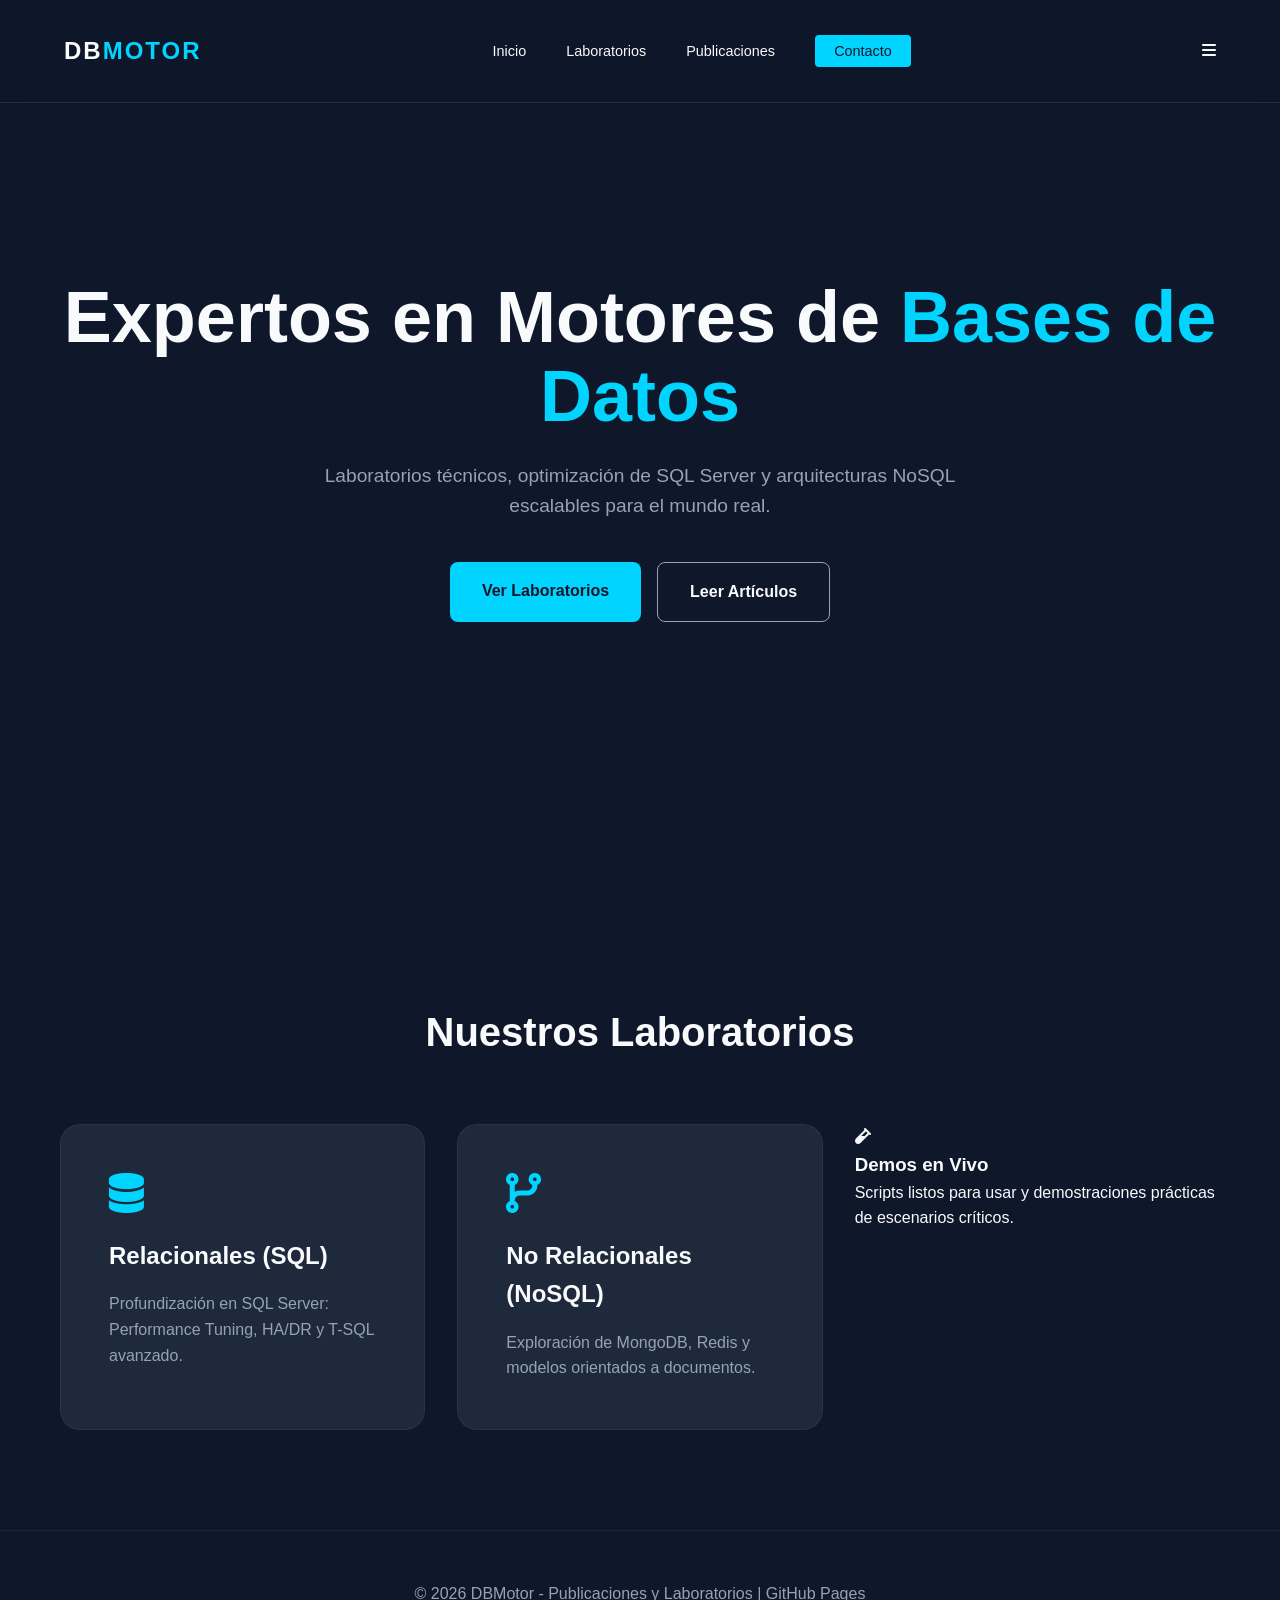
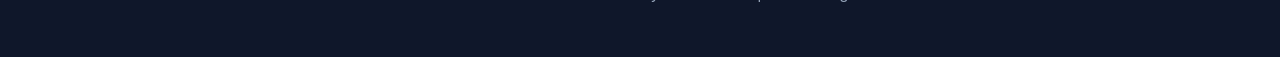
==== index.html @ a66e30b2 "Initial commit: Modern DB Labs Home Page" ====
<!DOCTYPE html>
<html lang="es">
<head>
    <meta charset="UTF-8">
    <meta name="viewport" content="width=device-width, initial-scale=1.0">
    <title>DB Motor | SQL & NoSQL Labs</title>
    <link rel="stylesheet" href="styles.css">
    <link rel="stylesheet" href="https://cdnjs.cloudflare.com/ajax/libs/font-awesome/6.0.0/css/all.min.css">
</head>
<body>
    <header>
        <nav class="navbar">
            <div class="logo">DB<span>Motor</span></div>
            <ul class="nav-links">
                <li><a href="#inicio">Inicio</a></li>
                <li><a href="#laboratorios">Laboratorios</a></li>
                <li><a href="#publicaciones">Publicaciones</a></li>
                <li><a href="#contacto" class="btn-primary">Contacto</a></li>
            </ul>
            <div class="menu-toggle" id="mobile-menu">
                <i class="fas fa-bars"></i>
            </div>
        </nav>
    </header>

    <section class="hero" id="inicio">
        <div class="hero-content">
            <h1>Expertos en Motores de <span>Bases de Datos</span></h1>
            <p>Laboratorios técnicos, optimización de SQL Server y arquitecturas NoSQL escalables para el mundo real.</p>
            <div class="hero-btns">
                <a href="#laboratorios" class="btn-main">Ver Laboratorios</a>
                <a href="#publicaciones" class="btn-secondary">Leer Artículos</a>
            </div>
        </div>
    </section>

    <section class="features" id="laboratorios">
        <div class="container">
            <h2 class="section-title">Nuestros Laboratorios</h2>
            <div class="grid">
                <div class="card">
                    <i class="fas fa-database"></i>
                    <h3>Relacionales (SQL)</h3>
                    <p>Profundización en SQL Server: Performance Tuning, HA/DR y T-SQL avanzado.</p>
                </div>
                <div class="card">
                    <i class="fas fa-code-branch"></i>
                    <h3>No Relacionales (NoSQL)</h3>
                    <p>Exploración de MongoDB, Redis y modelos orientados a documentos.</p>
                </div>
                <div class="card:">
                    <i class="fas fa-vial"></i>
                    <h3>Demos en Vivo</h3>
                    <p>Scripts listos para usar y demostraciones prácticas de escenarios críticos.</p>
                </div>
            </div>
        </div>
    </section>

    <footer>
        <p>&copy; 2026 DBMotor - Publicaciones y Laboratorios | GitHub Pages</p>
    </footer>

    <script src="script.js"></script>
</body>
</html>
---- styles.css ----
:root {
    --primary: #00d4ff;
    --secondary: #0056b3;
    --dark: #0f172a;
    --light: #f8fafc;
    --gray: #94a3b8;
    --card-bg: #1e293b;
}

* {
    margin: 0;
    padding: 0;
    box-sizing: border-box;
    scroll-behavior: smooth;
}

body {
    font-family: 'Inter', -apple-system, BlinkMacSystemFont, 'Segoe UI', Roboto, sans-serif;
    background-color: var(--dark);
    color: var(--light);
    line-height: 1.6;
}

.container {
    max-width: 1200px;
    margin: 0 auto;
    padding: 0 20px;
}

/* Navbar */
header {
    background: rgba(15, 23, 42, 0.9);
    backdrop-filter: blur(10px);
    position: fixed;
    width: 100%;
    top: 0;
    z-index: 1000;
    border-bottom: 1px solid rgba(255, 255, 255, 0.1);
}

.navbar {
    display: flex;
    justify-content: space-between;
    align-items: center;
    padding: 1rem 5%;
    max-width: 1400px;
    margin: 0 auto;
}

.logo {
    font-size: 1.5rem;
    font-weight: 800;
    text-transform: uppercase;
    letter-spacing: 2px;
}

.logo span {
    color: var(--primary);
}

.nav-links {
    display: flex;
    list-style: none;
    gap: 2.5rem;
}

.nav-links a {
    text-decoration: none;
    color: var(--light);
    font-size: 0.9rem;
    font-weight: 500;
    transition: 0.3s;
}

.nav-links a:hover {
    color: var(--primary);
}

.btn-primary {
    background: var(--primary);
    color: var(--dark) !important;
    padding: 0.5rem 1.2rem;
    border-radius: 4px;
}

/* Hero */
.hero {
    height: 100vh;
    display: flex;
    align-items: center;
    justify-content: center;
    text-align: center;
    padding: 0 20px;
}

.hero-content h1 {
    font-size: Clamp(2.5rem, 8vw, 4.5rem);
    line-height: 1.1;
    margin-bottom: 1.5rem;
}

.hero-content h1 span {
    color: var(--primary);
}

.hero-content p {
    font-size: 1.2rem;
    color: var(--gray);
    max-width: 700px;
    margin: 0 auto 2.5rem;
}

.hero-btns {
    display: flex;
    gap: 1rem;
    justify-content: center;
}

.btn-main, .btn-secondary {
    padding: 1rem 2rem;
    border-radius: 8px;
    font-weight: 600;
    text-decoration: none;
    transition: 0.3s;
}

.btn-main {
    background: var(--primary);
    color: var(--dark);
}

.btn-secondary {
    border: 1px solid var(--gray);
    color: var(--light);
}

.btn-main:hover {
    opacity: 0.9;
    transform: translateY(-2px);
}

/* Features */
.features {
    padding: 100px 0;
}

.section-title {
    text-align: center;
    font-size: 2.5rem;
    margin-bottom: 60px;
}

.grid {
    display: grid;
    grid-template-columns: repeat(auto-fit, minmax(300px, 1fr));
    gap: 2rem;
}

.card {
    background: var(--card-bg);
    padding: 3rem;
    border-radius: 20px;
    transition: 0.4s;
    border: 1px solid rgba(255, 255, 255, 0.05);
}

.card:hover {
    transform: translateY(-10px);
    border-color: var(--primary);
    box-shadow: 0 20px 40px rgba(0, 0, 0, 0.3);
}

.card i {
    font-size: 2.5rem;
    color: var(--primary);
    margin-bottom: 1.5rem;
}

.card h3 {
    margin-bottom: 1rem;
    font-size: 1.5rem;
}

.card p {
    color: var(--gray);
    font-size: 1rem;
}

footer {
    text-align: center;
    padding: 50px 0;
    border-top: 1px solid rgba(255, 255, 255, 0.05);
    color: var(--gray);
}

@media (max-width: 768px) {
    .nav-links {
        display: none;
    }
}
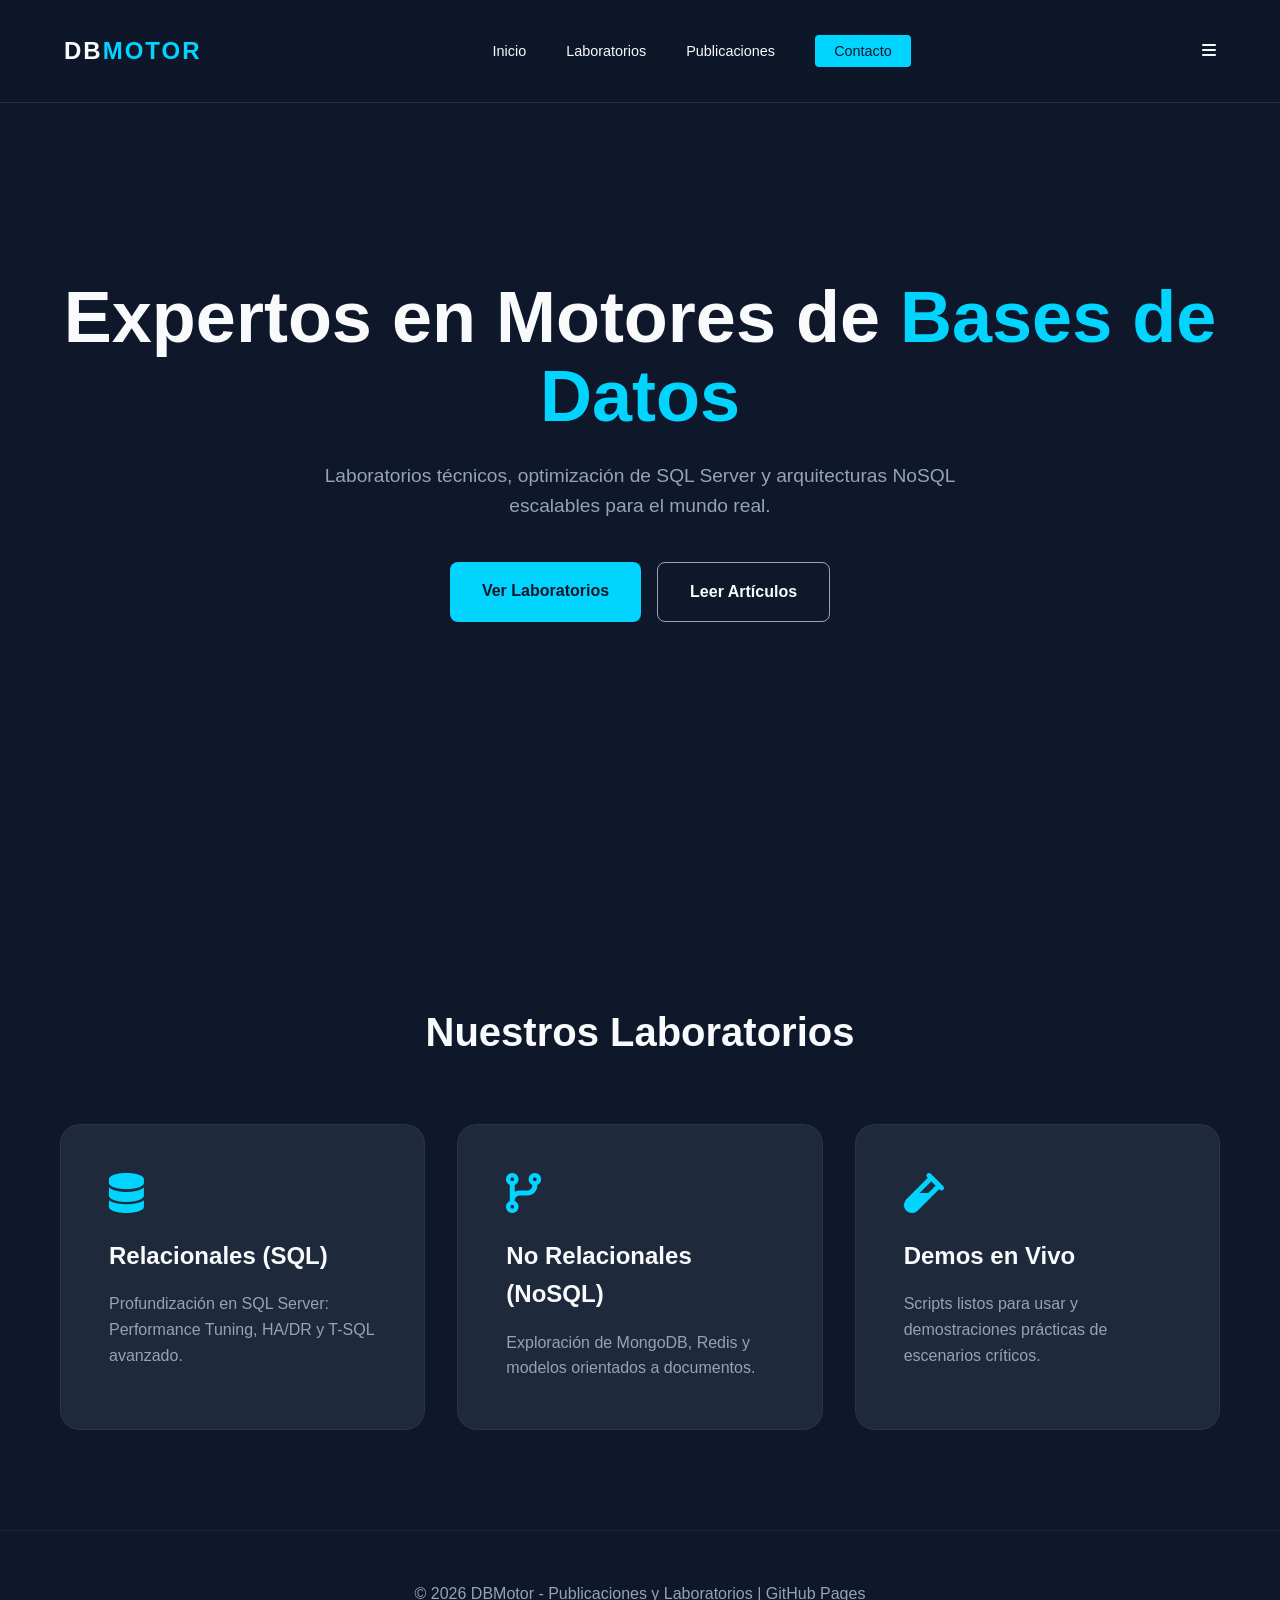
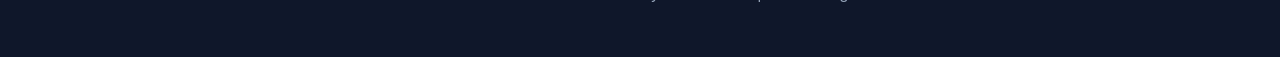
==== commit c6f62aa0: "Integrated simulation labs with new sidebar layout" ====
--- a/index.html
+++ b/index.html
@@ -12,8 +12,8 @@
         <nav class="navbar">
             <div class="logo">DB<span>Motor</span></div>
             <ul class="nav-links">
-                <li><a href="#inicio">Inicio</a></li>
-                <li><a href="#laboratorios">Laboratorios</a></li>
+                <li><a href="index.html">Inicio</a></li>
+                <li><a href="laboratorios.html">Laboratorios</a></li>
                 <li><a href="#publicaciones">Publicaciones</a></li>
                 <li><a href="#contacto" class="btn-primary">Contacto</a></li>
             </ul>
@@ -28,7 +28,7 @@
             <h1>Expertos en Motores de <span>Bases de Datos</span></h1>
             <p>Laboratorios técnicos, optimización de SQL Server y arquitecturas NoSQL escalables para el mundo real.</p>
             <div class="hero-btns">
-                <a href="#laboratorios" class="btn-main">Ver Laboratorios</a>
+                <a href="laboratorios.html" class="btn-main">Ver Laboratorios</a>
                 <a href="#publicaciones" class="btn-secondary">Leer Artículos</a>
             </div>
         </div>
@@ -48,7 +48,7 @@
                     <h3>No Relacionales (NoSQL)</h3>
                     <p>Exploración de MongoDB, Redis y modelos orientados a documentos.</p>
                 </div>
-                <div class="card:">
+                <div class="card" onclick="window.location.href='laboratorios.html'" style="cursor: pointer;">
                     <i class="fas fa-vial"></i>
                     <h3>Demos en Vivo</h3>
                     <p>Scripts listos para usar y demostraciones prácticas de escenarios críticos.</p>
